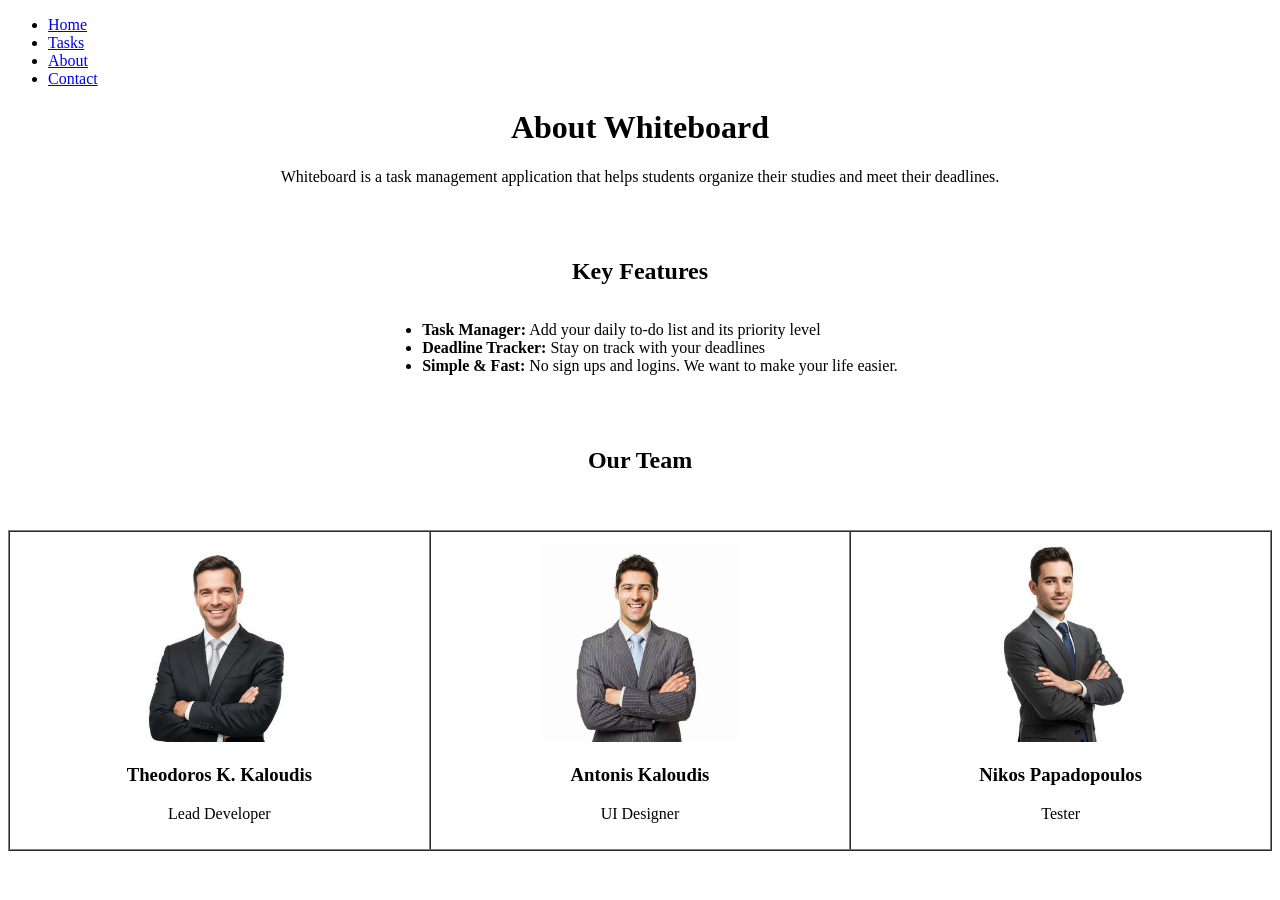
==== about.html @ 576c5ed7 "First commit. Structure of home,about,tasks" ====
<!DOCTYPE html>
<html lang="en">
<head>
  <meta charset="UTF-8">
  <title>Whiteboard - About</title>
</head>
<body>

<nav>
  <ul>
    <li><a href="index.html">Home</a></li>
    <li><a href="tasks.html">Tasks</a></li>
    <li><a href="about.html">About</a></li>
    <li><a href="contact.html">Contact</a></li>
  </ul>
</nav>

<div align="center">
  <h1>About Whiteboard</h1>
  <p>Whiteboard is a task management application that helps students
    organize their studies and meet their deadlines. </p>
<br><br>
  <h2>Key Features</h2>
  <ul style="display: inline-block; text-align: left;">
    <li><strong>Task Manager:</strong> Add your daily to-do list and its priority level</li>
    <li><strong>Deadline Tracker:</strong> Stay on track with your deadlines</li>
    <li><strong>Simple & Fast:</strong> No sign ups and logins. We want to make your life easier.</li>
  </ul>

  <br><br><br>

  <h2>Our Team</h2>
  <br><br>

  <table width="100%" border="1" cellpadding="10" cellspacing="0">
    <tr align="center">

      <td width="33%">
        <img src="img/tkk_profile.jpg" alt="Founder" width="200" height="200"><br>
        <h3>Theodoros K. Kaloudis</h3>
        <p>Lead Developer</p>
      </td>

      <td width="33%">
        <img src="img/ak_profile.jpg" alt="Designer" width="200" height="200"><br>
        <h3>Antonis Kaloudis</h3>
        <p>UI Designer</p>
      </td>

      <td width="33%">
        <img src="img/tester_profile.jpg" alt="Tester" width="200" height="200"><br>
        <h3>Nikos Papadopoulos</h3>
        <p>Tester</p>
      </td>

    </tr>
  </table>

  <br><br>

</div>

</body>
</html>
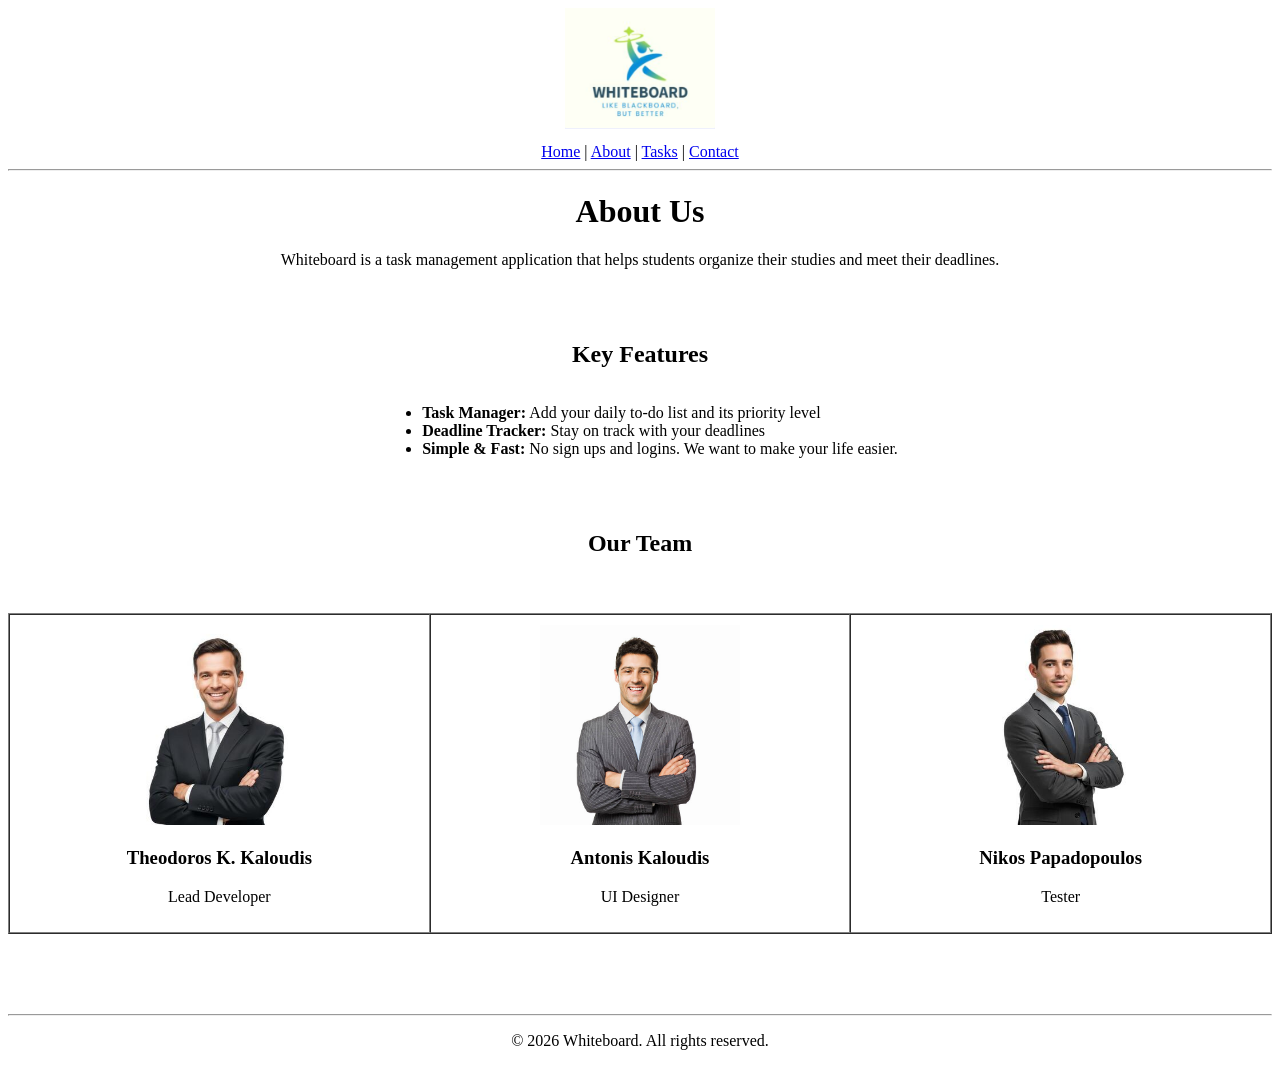
==== commit 7d241efa: "contact page, footer, logo, nav bar alignment" ====
--- a/about.html
+++ b/about.html
@@ -2,21 +2,26 @@
 <html lang="en">
 <head>
   <meta charset="UTF-8">
-  <title>Whiteboard - About</title>
+  <title>About us page</title>
 </head>
 <body>
 
-<nav>
-  <ul>
-    <li><a href="index.html">Home</a></li>
-    <li><a href="tasks.html">Tasks</a></li>
-    <li><a href="about.html">About</a></li>
-    <li><a href="contact.html">Contact</a></li>
-  </ul>
-</nav>
+<div align="center">
+  <img src="img/whiteboard_logo.png" alt="Whiteboard Logo" width="150">
+  <br>
+  <nav style="margin-top: 10px;">
+    <a href="index.html">Home</a> |
+    <a href="about.html">About</a> |
+    <a href="tasks.html">Tasks</a> |
+    <a href="contact.html">Contact</a>
+  </nav>
+</div>
+
+<hr>
+
 
 <div align="center">
-  <h1>About Whiteboard</h1>
+  <h1>About Us</h1>
   <p>Whiteboard is a task management application that helps students
     organize their studies and meet their deadlines. </p>
 <br><br>
@@ -58,6 +63,13 @@
 
   <br><br>
 
+
+
+<br><br>
+  <footer class="site-footer">
+    <hr>
+    <p>&copy; 2026 Whiteboard. All rights reserved.</p>
+  </footer>
 </div>
 
 </body>
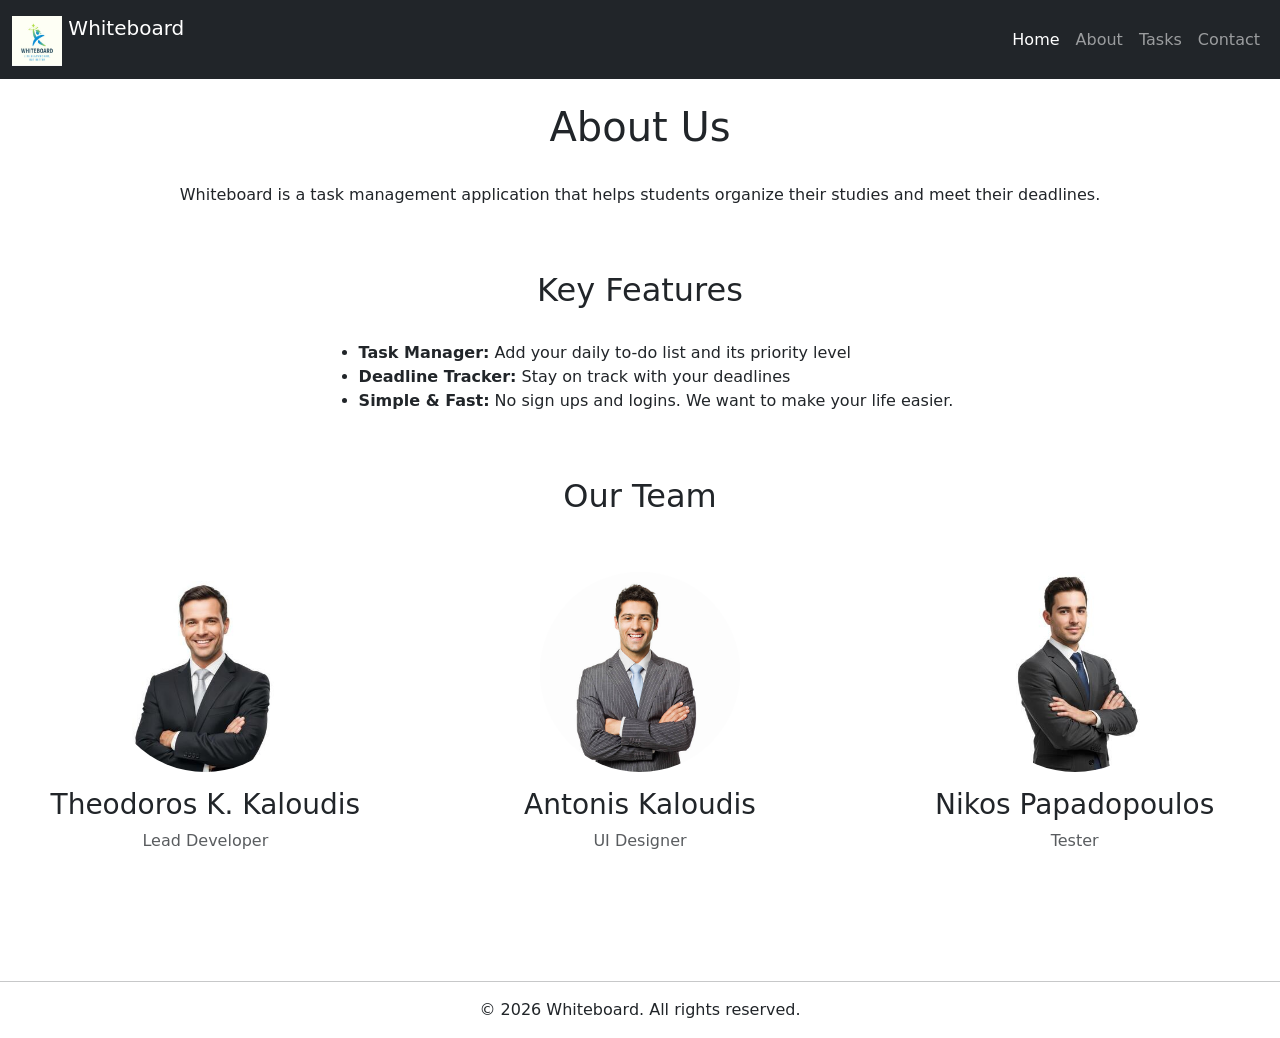
==== commit 7808a304: "nav fix, boostrap added, footer, team optimization" ====
--- a/about.html
+++ b/about.html
@@ -2,30 +2,54 @@
 <html lang="en">
 <head>
   <meta charset="UTF-8">
-  <title>About us page</title>
+  <meta name="viewport" content="width=device-width, initial-scale=1">
+  <title>About Us - Whiteboard</title>
+
+  <link href="https://cdn.jsdelivr.net/npm/bootstrap@5.3.0/dist/css/bootstrap.min.css" rel="stylesheet">
+
+  <link rel="stylesheet" href="style.css">
 </head>
 <body>
 
-<div align="center">
-  <img src="img/whiteboard_logo.png" alt="Whiteboard Logo" width="150">
-  <br>
-  <nav style="margin-top: 10px;">
-    <a href="index.html">Home</a> |
-    <a href="about.html">About</a> |
-    <a href="tasks.html">Tasks</a> |
-    <a href="contact.html">Contact</a>
-  </nav>
-</div>
+<nav class="navbar navbar-expand-lg navbar-dark bg-dark sticky-top">
+  <div class="container-fluid"> <a class="navbar-brand" href="index.html">
+    <img src="img/whiteboard_logo.png" alt="Logo" width="50" height="50" class="d-inline-block align-text-top">
+    Whiteboard
+  </a>
 
-<hr>
+    <button class="navbar-toggler" type="button" data-bs-toggle="collapse" data-bs-target="#navbarNav" aria-controls="navbarNav" aria-expanded="false" aria-label="Toggle navigation">
+      <span class="navbar-toggler-icon"></span>
+    </button>
 
+    <div class="collapse navbar-collapse" id="navbarNav"> <ul class="navbar-nav ms-auto"> <li class="nav-item">
+      <a class="nav-link active" aria-current="page" href="index.html">Home</a>
+    </li>
+      <li class="nav-item">
+        <a class="nav-link" href="about.html">About</a>
+      </li>
+      <li class="nav-item">
+        <a class="nav-link" href="tasks.html">Tasks</a>
+      </li>
+      <li class="nav-item">
+        <a class="nav-link" href="contact.html">Contact</a>
+      </li>
+    </ul>
+    </div>
+  </div>
+</nav>
+
+
+
+<br>
 
 <div align="center">
   <h1>About Us</h1>
+  <br>
   <p>Whiteboard is a task management application that helps students
     organize their studies and meet their deadlines. </p>
 <br><br>
   <h2>Key Features</h2>
+  <br>
   <ul style="display: inline-block; text-align: left;">
     <li><strong>Task Manager:</strong> Add your daily to-do list and its priority level</li>
     <li><strong>Deadline Tracker:</strong> Stay on track with your deadlines</li>
@@ -36,32 +60,24 @@
 
   <h2>Our Team</h2>
   <br><br>
+  <div class="row justify-content-center text-center"> <div class="col-12 col-md-4 mb-5"> <img src="img/tkk_profile.jpg" alt="Founder" class="rounded-circle mb-3" width="200" height="200" style="object-fit: cover;">
+    <h3>Theodoros K. Kaloudis</h3>
+    <p class="text-muted">Lead Developer</p>
+  </div>
 
-  <table width="100%" border="1" cellpadding="10" cellspacing="0">
-    <tr align="center">
+    <div class="col-12 col-md-4 mb-5">
+      <img src="img/ak_profile.jpg" alt="Designer" class="rounded-circle mb-3" width="200" height="200" style="object-fit: cover;">
+      <h3>Antonis Kaloudis</h3>
+      <p class="text-muted">UI Designer</p>
+    </div>
 
-      <td width="33%">
-        <img src="img/tkk_profile.jpg" alt="Founder" width="200" height="200"><br>
-        <h3>Theodoros K. Kaloudis</h3>
-        <p>Lead Developer</p>
-      </td>
+    <div class="col-12 col-md-4 mb-5">
+      <img src="img/tester_profile.jpg" alt="Tester" class="rounded-circle mb-3" width="200" height="200" style="object-fit: cover;">
+      <h3>Nikos Papadopoulos</h3>
+      <p class="text-muted">Tester</p>
+    </div>
 
-      <td width="33%">
-        <img src="img/ak_profile.jpg" alt="Designer" width="200" height="200"><br>
-        <h3>Antonis Kaloudis</h3>
-        <p>UI Designer</p>
-      </td>
-
-      <td width="33%">
-        <img src="img/tester_profile.jpg" alt="Tester" width="200" height="200"><br>
-        <h3>Nikos Papadopoulos</h3>
-        <p>Tester</p>
-      </td>
-
-    </tr>
-  </table>
-
-  <br><br>
+  </div>
 
 
 
@@ -72,5 +88,7 @@
   </footer>
 </div>
 
+
+<script src="https://cdn.jsdelivr.net/npm/bootstrap@5.3.0/dist/js/bootstrap.bundle.min.js"></script>
 </body>
 </html>
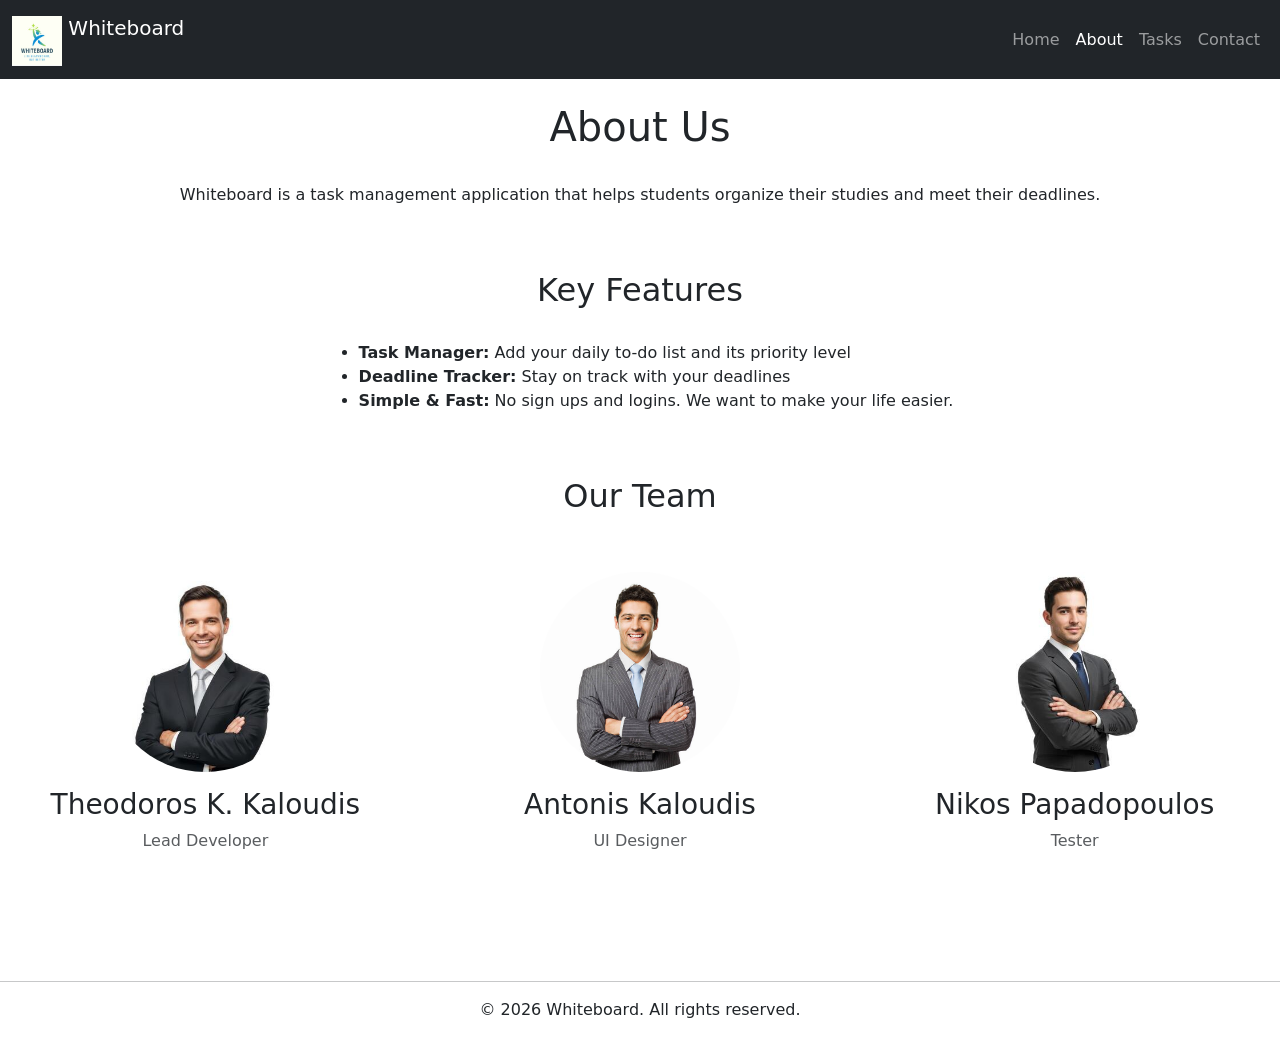
==== commit 1a148b50: "fetch api, carousel" ====
--- a/about.html
+++ b/about.html
@@ -22,10 +22,10 @@
     </button>
 
     <div class="collapse navbar-collapse" id="navbarNav"> <ul class="navbar-nav ms-auto"> <li class="nav-item">
-      <a class="nav-link active" aria-current="page" href="index.html">Home</a>
+      <a class="nav-link" href="index.html">Home</a>
     </li>
       <li class="nav-item">
-        <a class="nav-link" href="about.html">About</a>
+        <a class="nav-link active" aria-current="page" href="about.html">About</a>
       </li>
       <li class="nav-item">
         <a class="nav-link" href="tasks.html">Tasks</a>
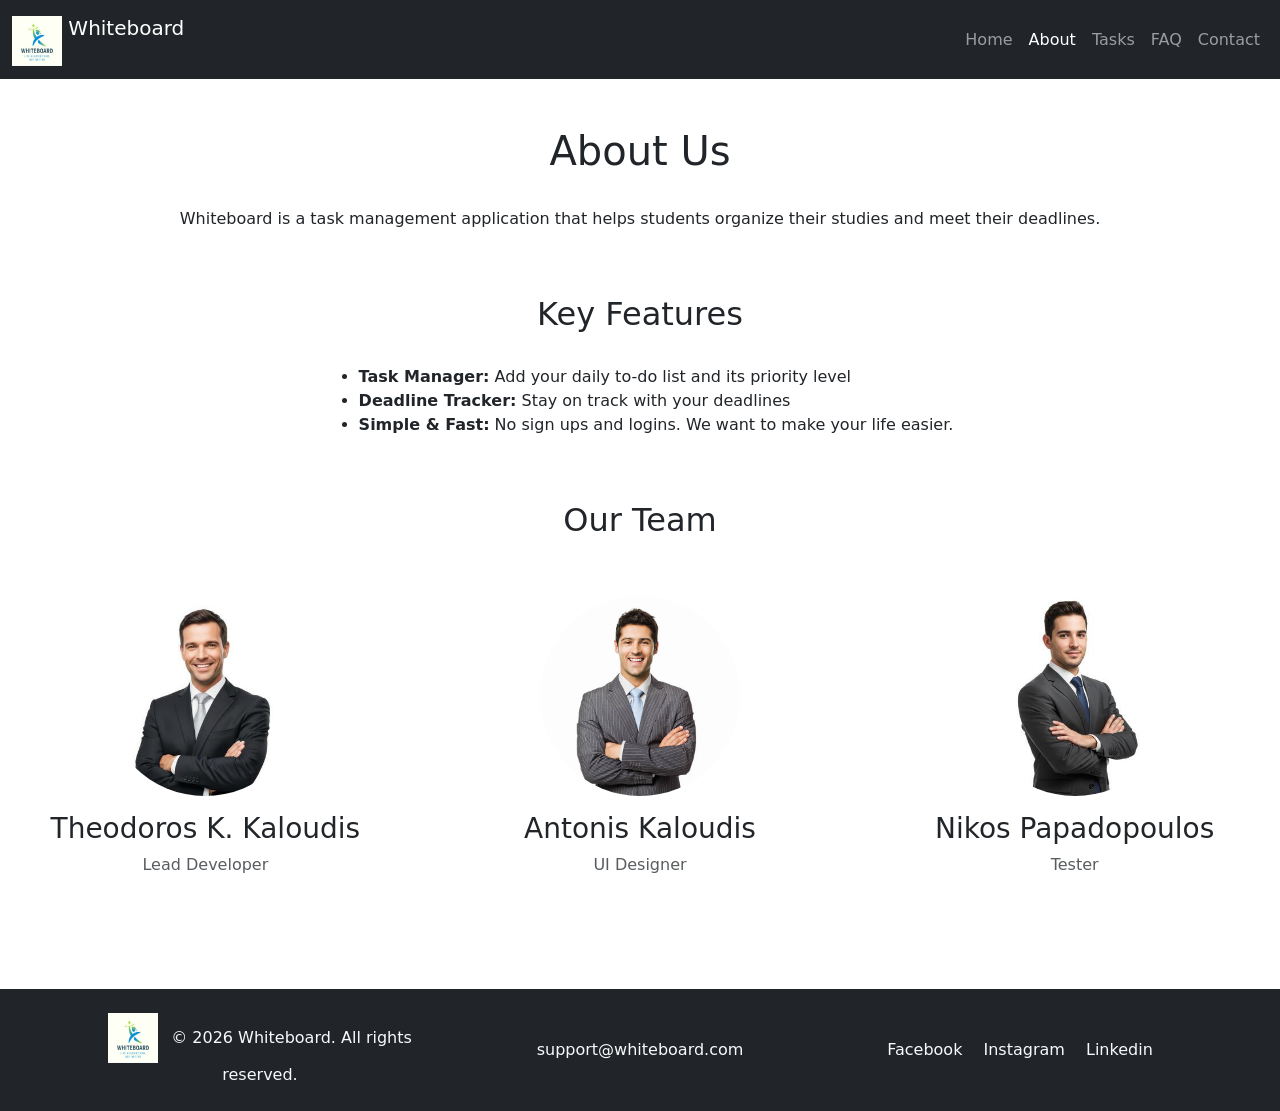
==== commit 37ce010d: "contact page bootstrap, faq addition, footer update" ====
--- a/about.html
+++ b/about.html
@@ -6,8 +6,9 @@
   <title>About Us - Whiteboard</title>
 
   <link href="https://cdn.jsdelivr.net/npm/bootstrap@5.3.0/dist/css/bootstrap.min.css" rel="stylesheet">
-
   <link rel="stylesheet" href="style.css">
+  <script src="https://cdn.jsdelivr.net/npm/bootstrap@5.3.0/dist/js/bootstrap.bundle.min.js" defer></script>
+  <script src="js/main.js" defer></script>
 </head>
 <body>
 
@@ -31,6 +32,9 @@
         <a class="nav-link" href="tasks.html">Tasks</a>
       </li>
       <li class="nav-item">
+        <a class="nav-link" href="faq.html">FAQ</a>
+      </li>
+      <li class="nav-item">
         <a class="nav-link" href="contact.html">Contact</a>
       </li>
     </ul>
@@ -40,7 +44,7 @@
 
 
 
-<br>
+<br><br>
 
 <div align="center">
   <h1>About Us</h1>
@@ -82,13 +86,29 @@
 
 
 <br><br>
-  <footer class="site-footer">
-    <hr>
-    <p>&copy; 2026 Whiteboard. All rights reserved.</p>
+
+  <footer class="bg-dark text-light py-4 mt-auto">
+    <div class="container text-center">
+      <div class="row align-items-center">
+
+        <div class="col-md-4 mb-3 mb-md-0">
+          <img src="img/whiteboard_logo.png" alt="Whiteboard Logo" width="50" height="50" class="me-2 align-middle">
+          <span>&copy; 2026 Whiteboard. All rights reserved.</span>
+        </div>
+
+        <div class="col-md-4 mb-3 mb-md-0">
+          <a href="mailto:support@whiteboard.com" class="text-light text-decoration-none">support@whiteboard.com</a>
+        </div>
+
+        <div class="col-md-4">
+          <a href="https://facebook.com" target="_blank" class="text-light me-3 text-decoration-none">Facebook</a>
+          <a href="https://instagram.com" target="_blank" class="text-light me-3 text-decoration-none">Instagram</a>
+          <a href="https://linkedin.com" target="_blank" class="text-light text-decoration-none">Linkedin</a>
+        </div>
+
+      </div>
+    </div>
   </footer>
 </div>
-
-
-<script src="https://cdn.jsdelivr.net/npm/bootstrap@5.3.0/dist/js/bootstrap.bundle.min.js"></script>
 </body>
 </html>
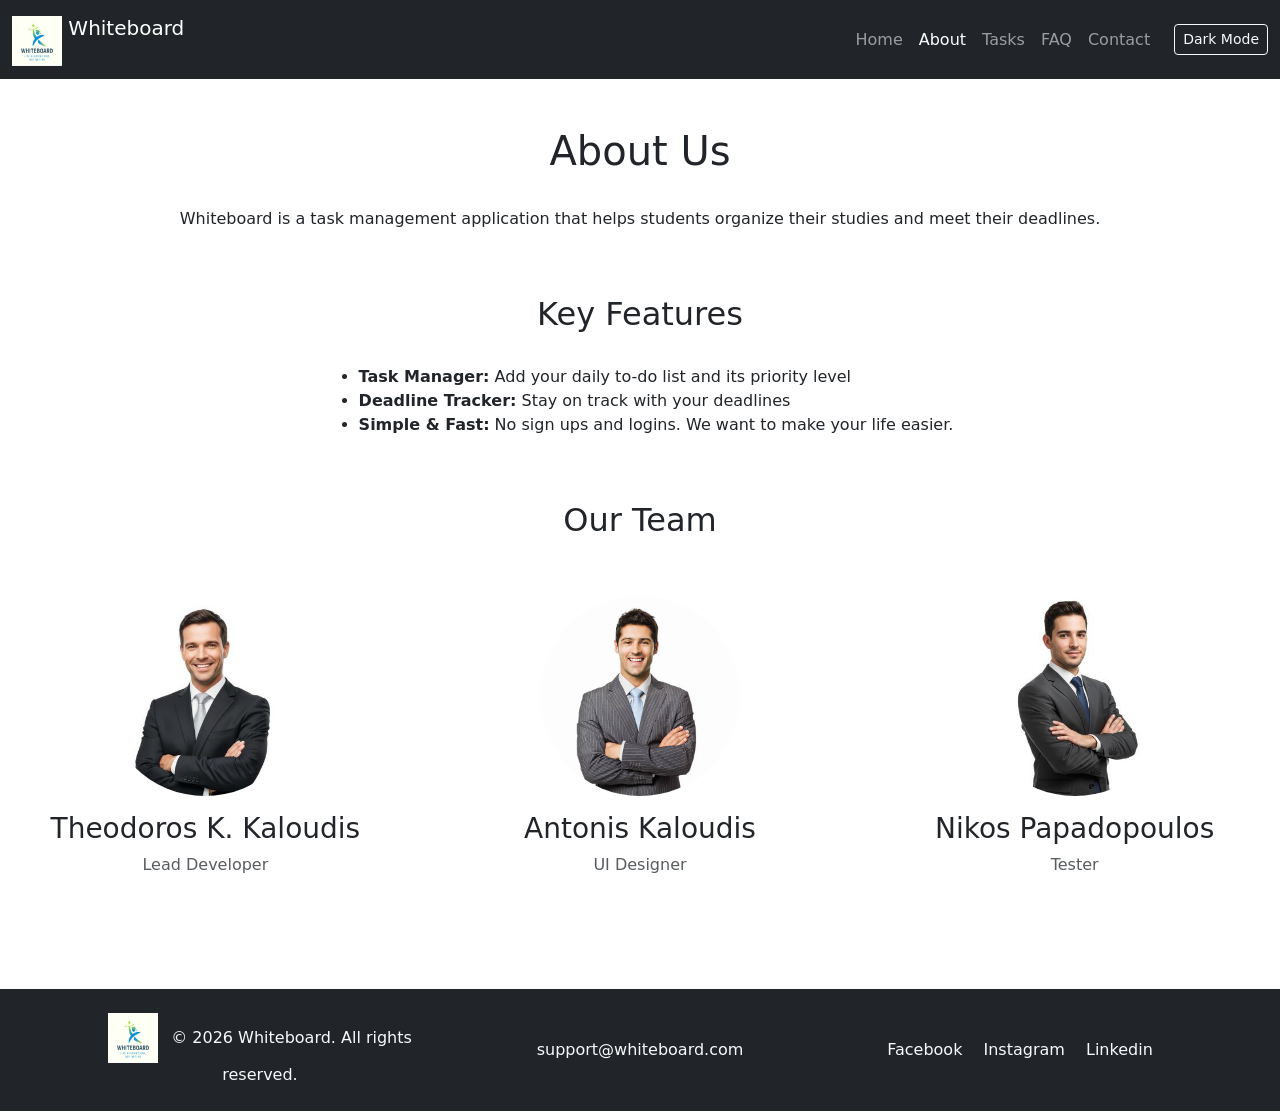
==== commit acaf4675: "dark mode, bootstrap in form (task page)" ====
--- a/about.html
+++ b/about.html
@@ -38,6 +38,9 @@
         <a class="nav-link" href="contact.html">Contact</a>
       </li>
     </ul>
+      <li class="nav-item d-flex align-items-center ms-lg-3 mt-2 mt-lg-0">
+        <button id="darkModeToggle" class="btn btn-outline-light btn-sm">Dark Mode</button>
+      </li>
     </div>
   </div>
 </nav>
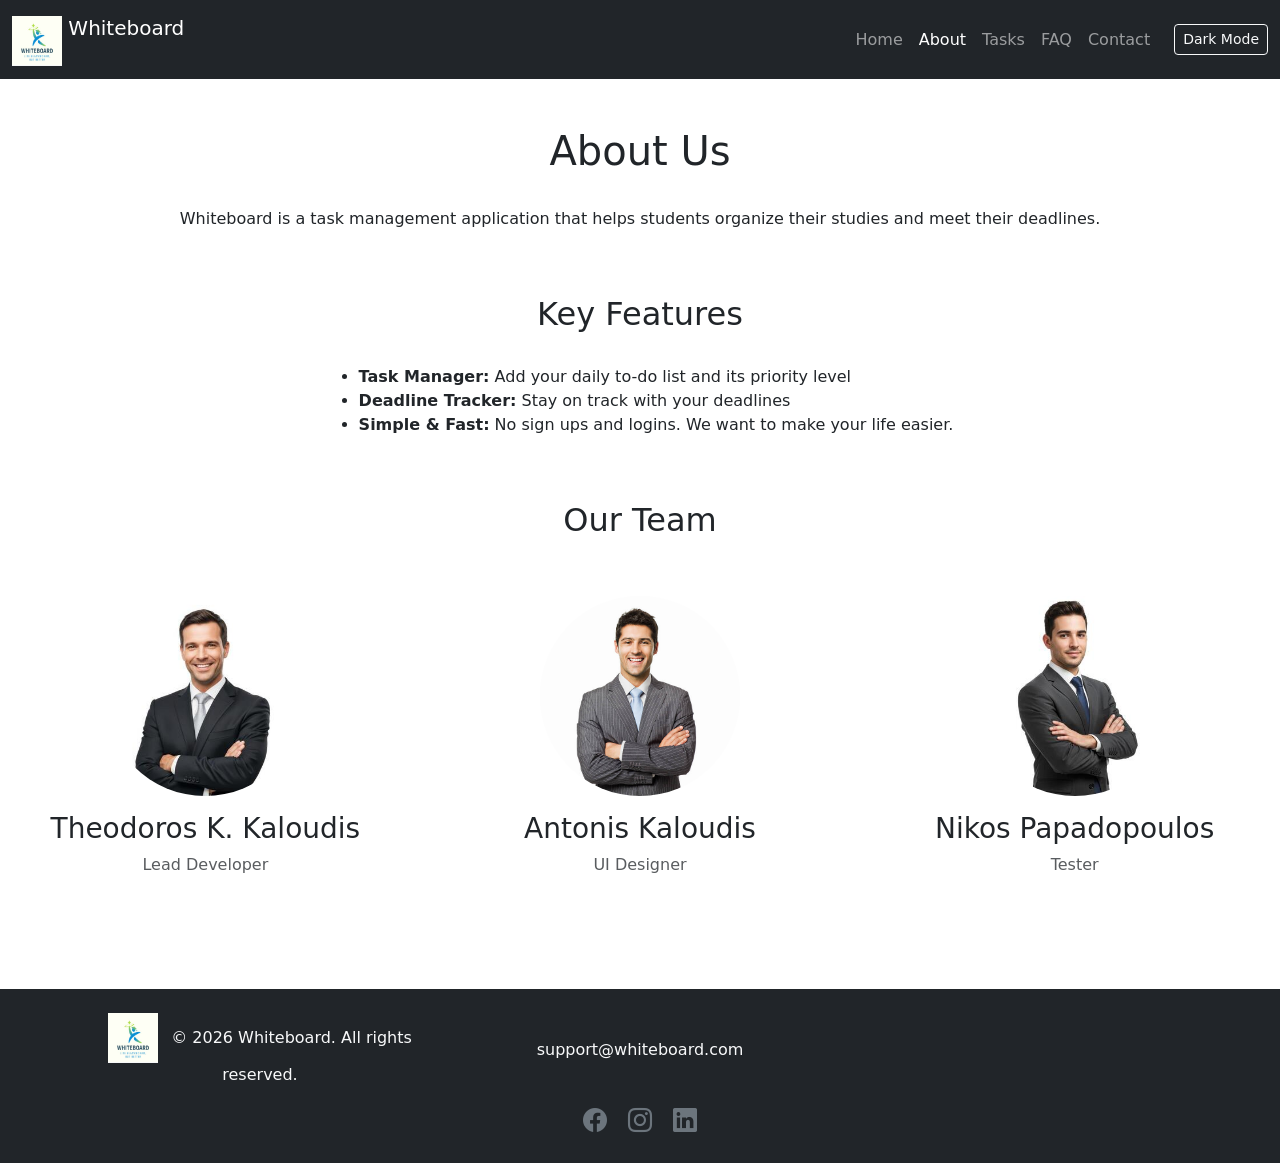
==== commit 3b6861bd: "social media icons footer, pop up on contact form" ====
--- a/about.html
+++ b/about.html
@@ -6,6 +6,7 @@
   <title>About Us - Whiteboard</title>
 
   <link href="https://cdn.jsdelivr.net/npm/bootstrap@5.3.0/dist/css/bootstrap.min.css" rel="stylesheet">
+  <link rel="stylesheet" href="https://cdn.jsdelivr.net/npm/bootstrap-icons@1.11.3/font/bootstrap-icons.min.css">
   <link rel="stylesheet" href="style.css">
   <script src="https://cdn.jsdelivr.net/npm/bootstrap@5.3.0/dist/js/bootstrap.bundle.min.js" defer></script>
   <script src="js/main.js" defer></script>
@@ -103,10 +104,10 @@
           <a href="mailto:support@whiteboard.com" class="text-light text-decoration-none">support@whiteboard.com</a>
         </div>
 
-        <div class="col-md-4">
-          <a href="https://facebook.com" target="_blank" class="text-light me-3 text-decoration-none">Facebook</a>
-          <a href="https://instagram.com" target="_blank" class="text-light me-3 text-decoration-none">Instagram</a>
-          <a href="https://linkedin.com" target="_blank" class="text-light text-decoration-none">Linkedin</a>
+        <div class="mt-3">
+          <a href="https://www.facebook.com" target="_blank" class="text-secondary me-3" title="Facebook"><i class="bi bi-facebook fs-4"></i></a>
+          <a href="https://www.instagram.com" target="_blank" class="text-secondary me-3" title="Instagram"><i class="bi bi-instagram fs-4"></i></a>
+          <a href="https://www.linkedin.com" target="_blank" class="text-secondary" title="LinkedIn"><i class="bi bi-linkedin fs-4"></i></a>
         </div>
 
       </div>
